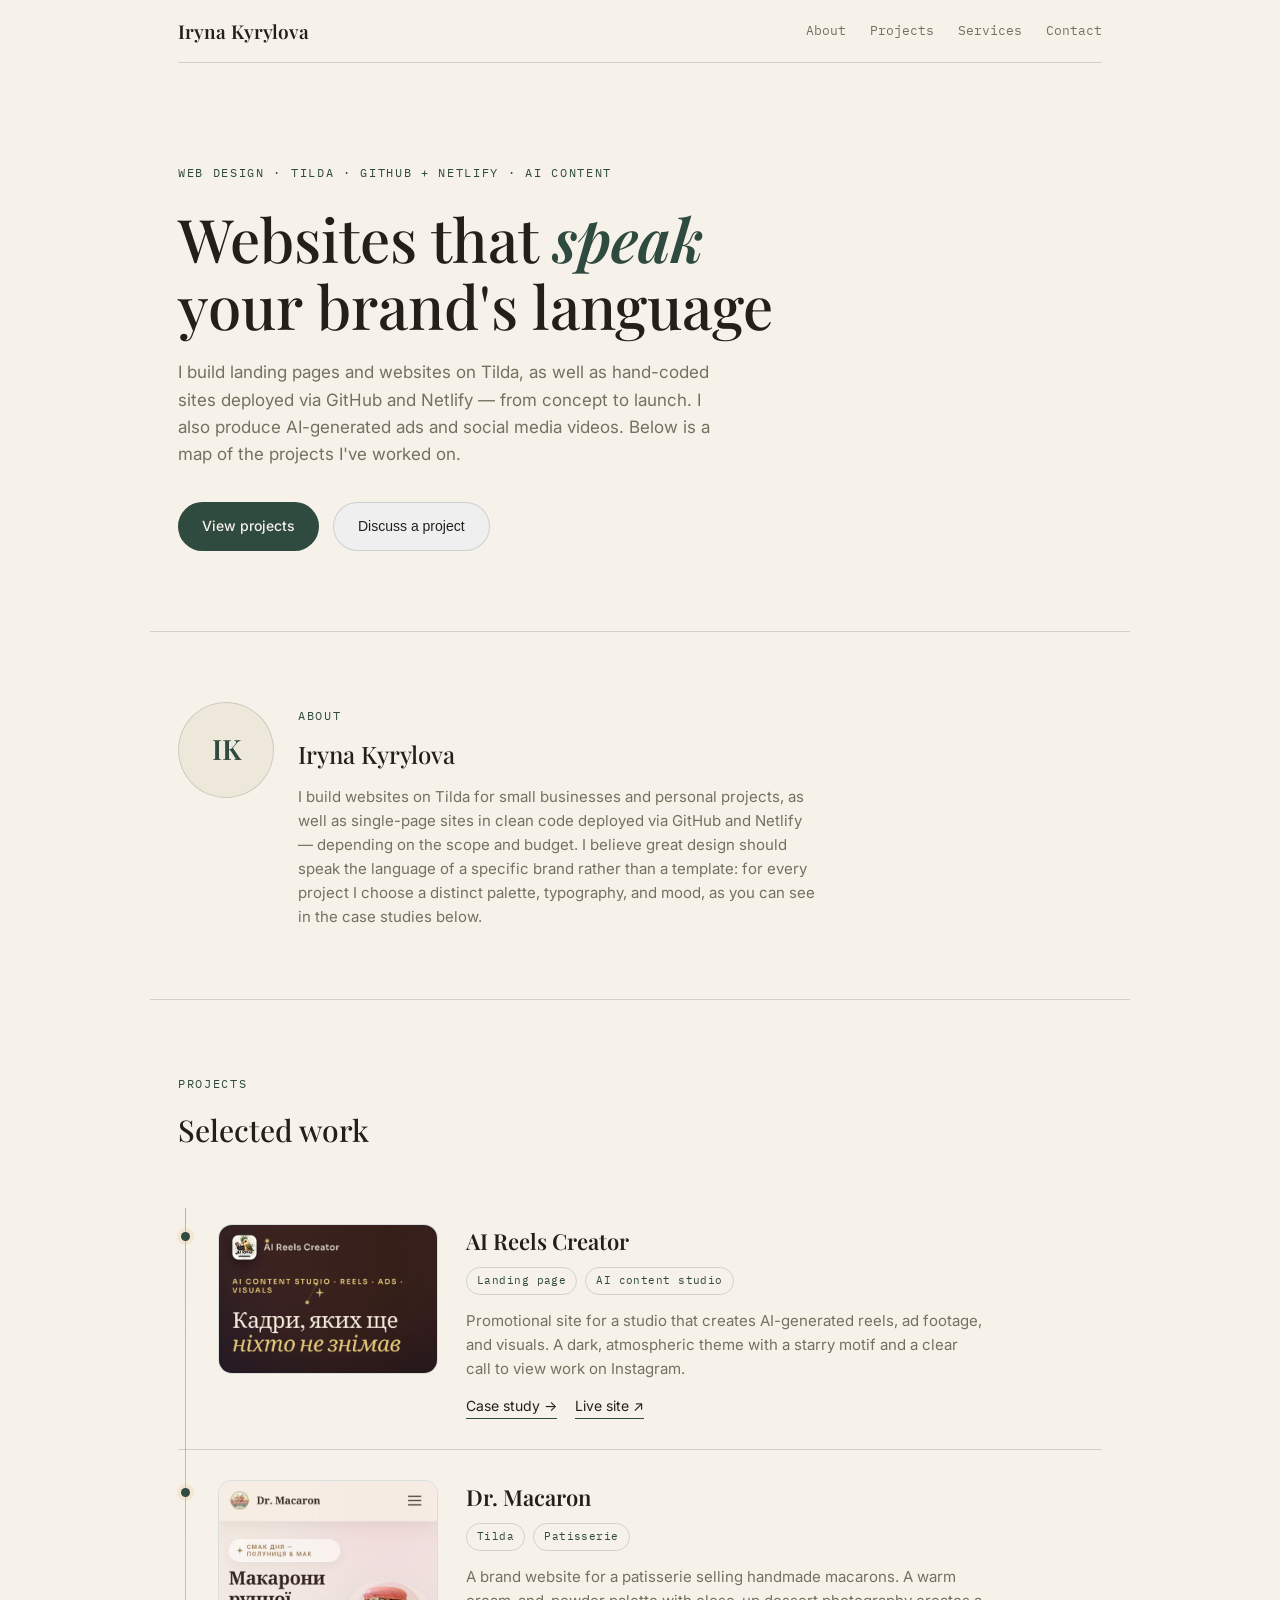
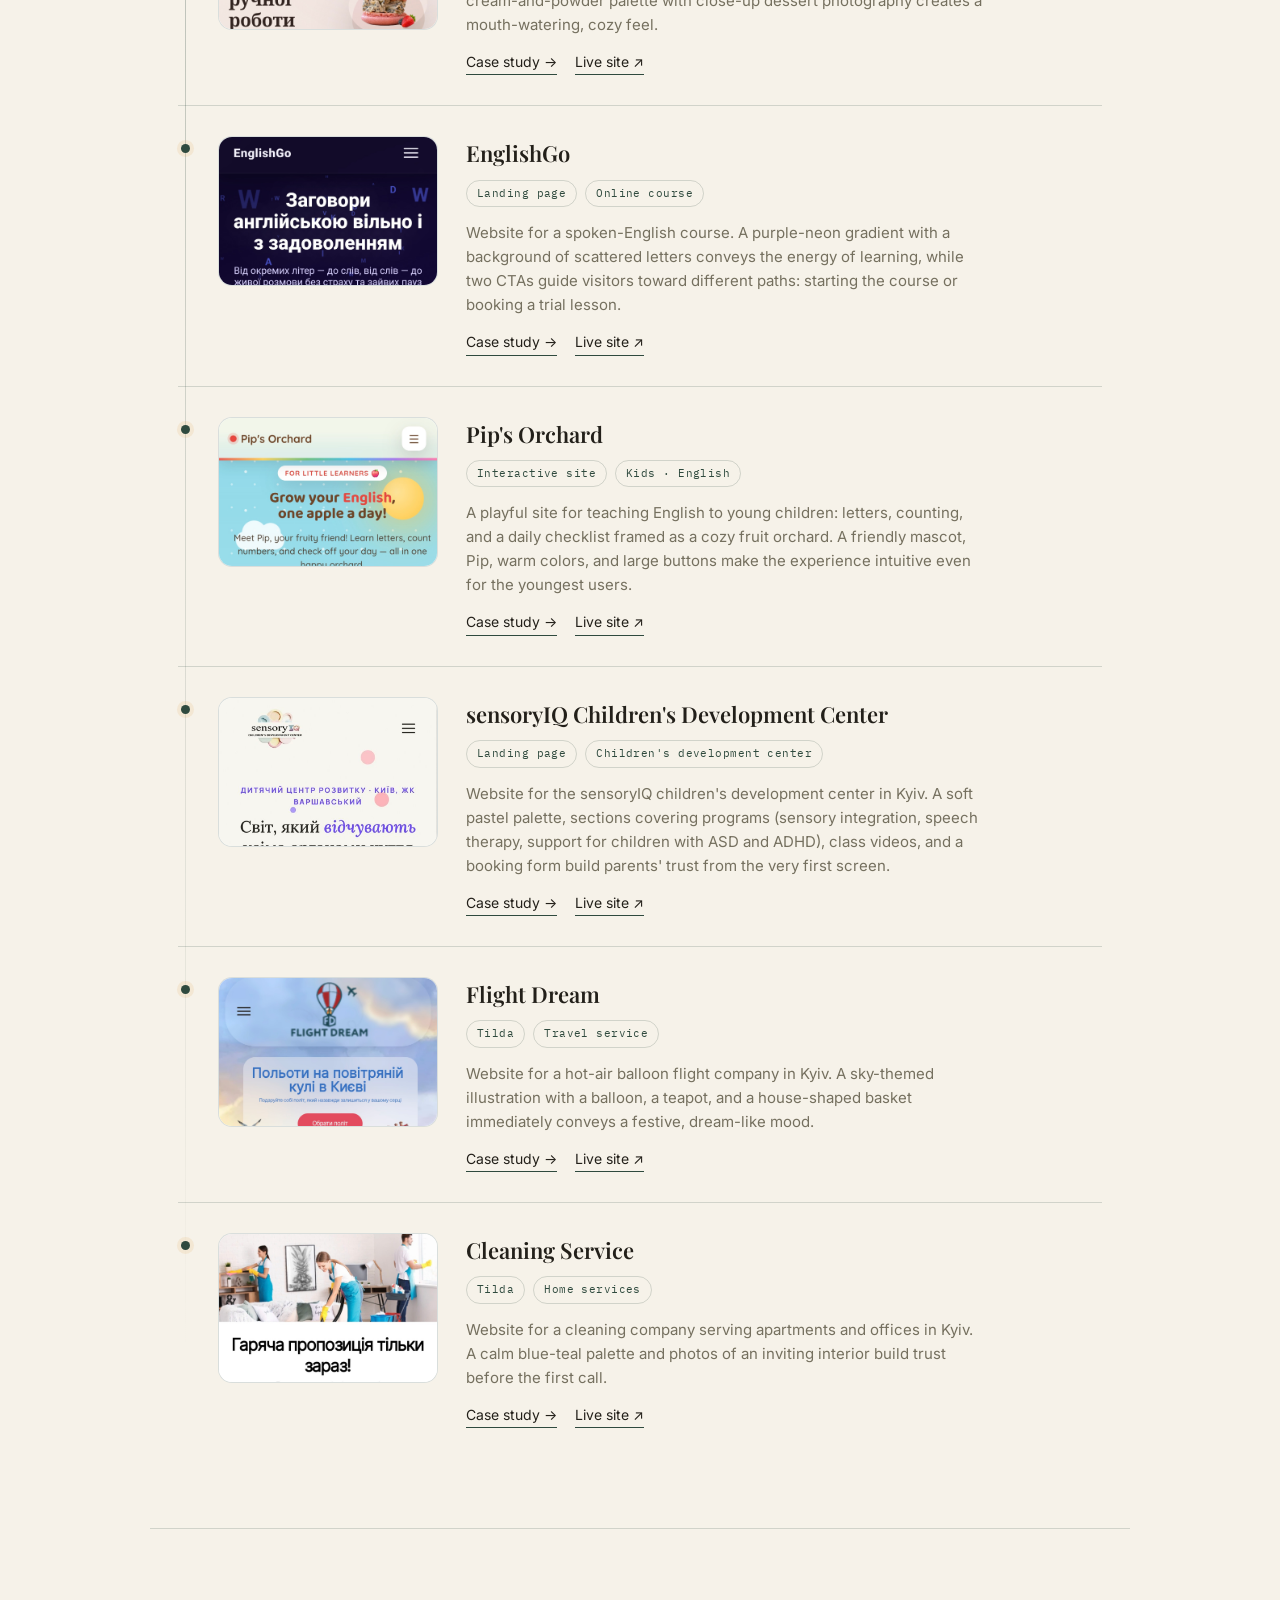
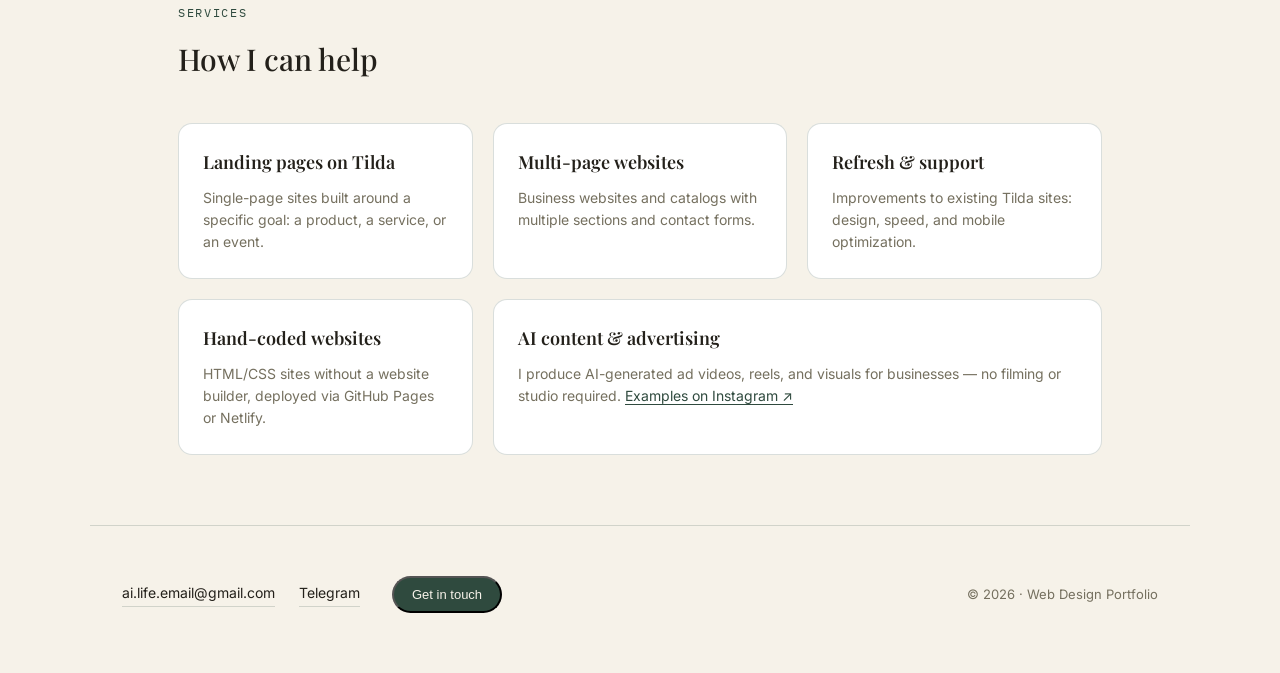
==== index.html @ 38edecfe "Add files via upload" ====
<!DOCTYPE html>
<html lang="en">
<head>
<meta charset="UTF-8">
<meta name="viewport" content="width=device-width, initial-scale=1.0">
<title>Portfolio — Web Design &amp; Websites on Tilda</title>
<meta name="description" content="Web design portfolio: landing pages and business websites built on Tilda.">
<link rel="stylesheet" href="style.css">
</head>
<body>

<header class="wrap">
  <div class="nav">
    <div class="nav-name">Iryna Kyrylova</div>
    <div class="nav-links">
      <a href="#about">About</a>
      <a href="#projects">Projects</a>
      <a href="#services">Services</a>
      <a href="#contact">Contact</a>
    </div>
  </div>
</header>

<section class="wrap hero">
  <span class="eyebrow">Web design · Tilda · GitHub + Netlify · <span class="nowrap">AI content</span></span>
  <h1>Websites that <em>speak</em><br>your brand's language</h1>
  <p class="lead">I build landing pages and websites on Tilda, as well as hand-coded sites deployed via GitHub and Netlify — from concept to launch. I also produce AI-generated ads and social media videos. Below is a map of the projects I've worked on.</p>
  <div class="btn-row">
    <a class="btn btn-primary" href="#projects">View projects</a>
    <button type="button" class="btn btn-ghost" onclick="openContactModal()">Discuss a project</button>
  </div>
</section>

<section class="wrap section about-section" id="about">
  <div class="about-grid">
    <div class="about-avatar">IK</div>
    <div>
      <span class="eyebrow">About</span>
      <h2 class="about-name">Iryna Kyrylova</h2>
      <p class="about-text">
        I build websites on Tilda for small businesses and personal projects, as well as single-page
        sites in clean code deployed via GitHub and Netlify — depending on the scope and budget.
        I believe great design should speak the language of a specific brand rather than a template:
        for every project I choose a distinct palette, typography, and mood, as you can see in the
        case studies below.
      </p>
    </div>
  </div>
</section>

<section class="wrap section" id="projects">
  <div class="section-head">
    <span class="eyebrow">Projects</span>
    <h2>Selected work</h2>
  </div>

  <div class="projects">

    <!-- Project 1: AI Reels Creator -->
    <div class="project-card">
      <div class="project-inner">
        <div class="project-thumb">
          <img src="assets/screenshots/ai-reels-creator-hero.jpg" alt="Homepage of the AI Reels Creator website">
        </div>
        <div>
          <h3 class="project-title">AI Reels Creator</h3>
          <div class="tags">
            <span class="tag">Landing page</span>
            <span class="tag">AI content studio</span>
          </div>
          <p class="project-desc">
            Promotional site for a studio that creates AI-generated reels, ad footage, and visuals.
            A dark, atmospheric theme with a starry motif and a clear call to view work on Instagram.
          </p>
          <div class="project-links">
            <a href="cases/ai-reels-creator.html">Case study →</a>
            <a href="https://gregarious-figolla-b97cef.netlify.app/" target="_blank" rel="noopener">Live site ↗</a>
          </div>
        </div>
      </div>
    </div>

    <!-- Project 2: Dr. Macaron -->
    <div class="project-card">
      <div class="project-inner">
        <div class="project-thumb">
          <img src="assets/screenshots/dr-macaron-hero.jpg" alt="Homepage of the Dr. Macaron website">
        </div>
        <div>
          <h3 class="project-title">Dr. Macaron</h3>
          <div class="tags">
            <span class="tag">Tilda</span>
            <span class="tag">Patisserie</span>
          </div>
          <p class="project-desc">
            A brand website for a patisserie selling handmade macarons.
            A warm cream-and-powder palette with close-up dessert photography creates
            a mouth-watering, cozy feel.
          </p>
          <div class="project-links">
            <a href="cases/dr-macaron.html">Case study →</a>
            <!-- <a href="https://zesty-manatee-9ac71f.netlify.app/" target="_blank" rel="noopener">Live site ↗</a> -->
            <a href="https://macaronvarshavskiy.tilda.ws" target="_blank" rel="noopener">Live site ↗</a>
          </div>
        </div>
      </div>
    </div>

    <!-- Project 3: EnglishGo -->
    <div class="project-card">
      <div class="project-inner">
        <div class="project-thumb">
          <img src="assets/screenshots/englishgo-hero.jpg" alt="Homepage of the EnglishGo website">
        </div>
        <div>
          <h3 class="project-title">EnglishGo</h3>
          <div class="tags">
            <span class="tag">Landing page</span>
            <span class="tag">Online course</span>
          </div>
          <p class="project-desc">
            Website for a spoken-English course. A purple-neon gradient with a background of
            scattered letters conveys the energy of learning, while two CTAs guide visitors
            toward different paths: starting the course or booking a trial lesson.
          </p>
          <div class="project-links">
            <a href="cases/englishgo.html">Case study →</a>
            <a href="https://irinalotusdomino-jpg.github.io/englishcourse/index.html" target="_blank" rel="noopener">Live site ↗</a>
          </div>
        </div>
      </div>
    </div>

    <!-- Project 4: Pip's Orchard (kids site) -->
    <div class="project-card">
      <div class="project-inner">
        <div class="project-thumb">
          <img src="assets/screenshots/pip-orchard-hero.jpg" alt="Homepage of the Pip's Orchard website">
        </div>
        <div>
          <h3 class="project-title">Pip's Orchard</h3>
          <div class="tags">
            <span class="tag">Interactive site</span>
            <span class="tag">Kids · English</span>
          </div>
          <p class="project-desc">
            A playful site for teaching English to young children: letters, counting, and a daily
            checklist framed as a cozy fruit orchard. A friendly mascot, Pip, warm colors, and
            large buttons make the experience intuitive even for the youngest users.
          </p>
          <div class="project-links">
            <a href="cases/pip-orchard.html">Case study →</a>
            <a href="https://irinalotusdomino-jpg.github.io/kids/" target="_blank" rel="noopener">Live site ↗</a>
          </div>
        </div>
      </div>
    </div>

    <!-- Project 5: SensoryIQ -->
    <div class="project-card">
      <div class="project-inner">
        <div class="project-thumb">
          <img src="assets/screenshots/sensoryiq-hero.jpg" alt="Homepage of the sensoryIQ children's development center website">
        </div>
        <div>
          <h3 class="project-title">sensoryIQ Children's Development Center</h3>
          <div class="tags">
            <span class="tag">Landing page</span>
            <span class="tag">Children's development center</span>
          </div>
          <p class="project-desc">
            Website for the sensoryIQ children's development center in Kyiv. A soft pastel palette,
            sections covering programs (sensory integration, speech therapy, support for children
            with ASD and ADHD), class videos, and a booking form build parents' trust from the
            very first screen.
          </p>
          <div class="project-links">
            <a href="cases/sensoryiq.html">Case study →</a>
            <a href="https://sensoryiq.netlify.app/" target="_blank" rel="noopener">Live site ↗</a>
          </div>
        </div>
      </div>
    </div>

    <!-- Project 6: Flight Dream -->
    <div class="project-card">
      <div class="project-inner">
        <div class="project-thumb">
          <img src="assets/screenshots/flight-dream-hero.jpg" alt="Homepage of the Flight Dream website">
        </div>
        <div>
          <h3 class="project-title">Flight Dream</h3>
          <div class="tags">
            <span class="tag">Tilda</span>
            <span class="tag">Travel service</span>
          </div>
          <p class="project-desc">
            Website for a hot-air balloon flight company in Kyiv. A sky-themed illustration with a
            balloon, a teapot, and a house-shaped basket immediately conveys a festive, dream-like
            mood.
          </p>
          <div class="project-links">
            <a href="cases/flight-dream.html">Case study →</a>
            <a href="https://bravely-tall-yoga.tilda.ws/" target="_blank" rel="noopener">Live site ↗</a>
          </div>
        </div>
      </div>
    </div>

    <!-- Project 7: Cleaning service -->
    <div class="project-card">
      <div class="project-inner">
        <div class="project-thumb">
          <img src="assets/screenshots/cleaning-hero.jpg" alt="Homepage of the cleaning company website">
        </div>
        <div>
          <h3 class="project-title">Cleaning Service</h3>
          <div class="tags">
            <span class="tag">Tilda</span>
            <span class="tag">Home services</span>
          </div>
          <p class="project-desc">
            Website for a cleaning company serving apartments and offices in Kyiv. A calm
            blue-teal palette and photos of an inviting interior build trust before the first call.
          </p>
          <div class="project-links">
            <a href="cases/cleaning-service.html">Case study →</a>
            <a href="https://bravely-tall-yoga.tilda.ws/clining" target="_blank" rel="noopener">Live site ↗</a>
          </div>
        </div>
      </div>
    </div>

  </div>
</section>

<section class="wrap section" id="services">
  <div class="section-head">
    <span class="eyebrow">Services</span>
    <h2>How I can help</h2>
  </div>
  <div class="services-grid">
    <div class="service">
      <h3>Landing pages on Tilda</h3>
      <p>Single-page sites built around a specific goal: a product, a service, or an event.</p>
    </div>
    <div class="service">
      <h3>Multi-page websites</h3>
      <p>Business websites and catalogs with multiple sections and contact forms.</p>
    </div>
    <div class="service">
      <h3>Refresh &amp; support</h3>
      <p>Improvements to existing Tilda sites: design, speed, and mobile optimization.</p>
    </div>
    <div class="service">
      <h3>Hand-coded websites</h3>
      <p>HTML/CSS sites without a website builder, deployed via GitHub Pages or Netlify.</p>
    </div>
    <div class="service">
      <h3>AI content &amp; advertising</h3>
      <p>
        I produce AI-generated ad videos, reels, and visuals for businesses — no filming or studio required.
        <a href="https://www.instagram.com/new_ai_life?igsh=emFlcHRubjFsZ25m" target="_blank" rel="noopener" style="color:var(--accent-gold); text-decoration:none; border-bottom:1px solid var(--accent-gold);">Examples on Instagram ↗</a>
      </p>
    </div>
  </div>
</section>

<footer class="wrap" id="contact">
  <div class="contacts">
    <a href="mailto:ai.life.email@gmail.com">ai.life.email@gmail.com</a>
    <a href="https://t.me/KyrylovaIryna" target="_blank" rel="noopener">Telegram</a>
    <button type="button" class="btn btn-primary" style="padding:9px 18px; font-size:13px;" onclick="openContactModal()">Get in touch</button>
  </div>
  <div class="copy">© 2026 · Web Design Portfolio</div>
</footer>

<!-- Contact modal -->
<div class="modal-overlay" id="contactModal" aria-hidden="true">
  <div class="modal-box" role="dialog" aria-modal="true" aria-labelledby="modalTitle">
    <button type="button" class="modal-close" onclick="closeContactModal()" aria-label="Close">&times;</button>
    <h3 id="modalTitle" class="modal-title">Discuss a project</h3>
    <p class="modal-sub">Leave your contact details — I'll get back to you shortly.</p>

    <form id="contactForm" novalidate>
      <div class="form-group">
        <label for="cf-name">Name</label>
        <input type="text" id="cf-name" name="name" required autocomplete="name">
        <span class="field-error" id="err-name"></span>
      </div>
      <div class="form-group">
        <label for="cf-phone">Phone</label>
        <input type="tel" id="cf-phone" name="phone" required autocomplete="tel" placeholder="+380 XX XXX XX XX">
        <span class="field-error" id="err-phone"></span>
      </div>
      <div class="form-group">
        <label for="cf-message">About the project</label>
        <textarea id="cf-message" name="message" rows="4" placeholder="Briefly describe what you need"></textarea>
      </div>
      <button type="submit" class="btn btn-primary" id="cf-submit" style="width:100%; justify-content:center;">Send</button>
      <p class="form-status" id="cf-status" role="status"></p>
    </form>
  </div>
</div>

<script>
// ==== Form settings (Google Sheets + Telegram via Apps Script) ====
// The bot token and chat_id are configured in a separate apps-script.gs file
// (on the Google side, not visible in the site code). Only the URL of the
// already-deployed Apps Script web app needs to be inserted here — see
// apps-script.gs for instructions.
const APPS_SCRIPT_URL = 'https://script.google.com/macros/s/AKfycbyjKyHhJPvxg4FefCk3Q43lx-s5O0-JwYvJcK7pn62G4wfv7XM7-4lDS8WZHma_kgle3Q/exec';

function openContactModal() {
  document.getElementById('contactModal').classList.add('open');
  document.body.style.overflow = 'hidden';
}
function closeContactModal() {
  document.getElementById('contactModal').classList.remove('open');
  document.body.style.overflow = '';
}
document.getElementById('contactModal').addEventListener('click', function(e) {
  if (e.target === this) closeContactModal();
});
document.addEventListener('keydown', function(e) {
  if (e.key === 'Escape') closeContactModal();
});

function isValidPhone(value) {
  const cleaned = value.replace(/[\s\-\(\)]/g, '');
  return /^(\+380\d{9}|0\d{9})$/.test(cleaned);
}

document.getElementById('contactForm').addEventListener('submit', async function(e) {
  e.preventDefault();

  const nameEl = document.getElementById('cf-name');
  const phoneEl = document.getElementById('cf-phone');
  const messageEl = document.getElementById('cf-message');
  const errName = document.getElementById('err-name');
  const errPhone = document.getElementById('err-phone');
  const statusEl = document.getElementById('cf-status');
  const submitBtn = document.getElementById('cf-submit');

  errName.textContent = '';
  errPhone.textContent = '';
  statusEl.textContent = '';
  statusEl.className = 'form-status';

  let valid = true;
  if (!nameEl.value.trim()) {
    errName.textContent = 'Please enter your name';
    valid = false;
  }
  if (!isValidPhone(phoneEl.value.trim())) {
    errPhone.textContent = 'Please enter a valid phone number, e.g. +380971234567';
    valid = false;
  }
  if (!valid) return;

  if (APPS_SCRIPT_URL.indexOf('INSERT') !== -1) {
    statusEl.textContent = 'Form is not configured yet: add APPS_SCRIPT_URL in the site code (see apps-script.gs).';
    statusEl.classList.add('error');
    return;
  }

  submitBtn.disabled = true;
  submitBtn.textContent = 'Sending…';

  const formData = new URLSearchParams();
  formData.append('name', nameEl.value.trim());
  formData.append('phone', phoneEl.value.trim());
  formData.append('message', messageEl.value.trim());
  formData.append('source', 'Portfolio inquiry');

  try {
    const res = await fetch(APPS_SCRIPT_URL, { method: 'POST', body: formData });
    const data = await res.json();
    if (data.status === 'ok') {
      statusEl.textContent = 'Thank you! Your message has been sent — I\'ll be in touch soon.';
      statusEl.classList.add('success');
      document.getElementById('contactForm').reset();
      setTimeout(closeContactModal, 1800);
    } else {
      throw new Error(data.message || 'Apps Script error');
    }
  } catch (err) {
    statusEl.textContent = 'Something went wrong. Please try again or message me directly on Telegram.';
    statusEl.classList.add('error');
  } finally {
    submitBtn.disabled = false;
    submitBtn.textContent = 'Send';
  }
});
</script>

<button type="button" class="scroll-top-btn" id="scrollTopBtn" aria-label="Scroll to top">
  <svg viewBox="0 0 24 24" fill="none" stroke="currentColor" stroke-width="2" stroke-linecap="round" stroke-linejoin="round"><path d="M18 15l-6-6-6 6"/></svg>
</button>

<script>
(function() {
  const btn = document.getElementById('scrollTopBtn');
  window.addEventListener('scroll', function() {
    if (window.scrollY > 500) btn.classList.add('visible');
    else btn.classList.remove('visible');
  });
  btn.addEventListener('click', function() {
    window.scrollTo({ top: 0, behavior: 'smooth' });
  });
})();
</script>

</body>
</html>
---- style.css ----
@import url('https://fonts.googleapis.com/css2?family=Playfair+Display:ital,wght@0,500;0,600;1,500;1,600&family=Inter:wght@400;500;600&family=IBM+Plex+Mono:wght@400;500&display=swap');

:root {
  --bg: #f6f2e9;
  --surface: #ffffff;
  --surface-2: #eee8db;
  --accent-gold: #2f4a3e;
  --accent-coral: #1e332b;
  --text: #23201a;
  --text-muted: #75705f;
  --line: rgba(47, 74, 62, 0.18);
  --radius: 14px;
}

* { box-sizing: border-box; }

html { scroll-behavior: smooth; }

body {
  margin: 0;
  background: var(--bg);
  color: var(--text);
  font-family: 'Inter', sans-serif;
  line-height: 1.6;
  -webkit-font-smoothing: antialiased;
}

body::before {
  content: '';
  position: fixed;
  inset: 0;
  pointer-events: none;
  z-index: 0;
}

a { color: inherit; }

.wrap {
  max-width: 980px;
  margin: 0 auto;
  padding: 0 28px;
  position: relative;
  z-index: 1;
}

.eyebrow {
  font-family: 'IBM Plex Mono', monospace;
  font-size: 12px;
  letter-spacing: 0.14em;
  text-transform: uppercase;
  color: var(--accent-gold);
}

/* ---------- Header ---------- */
header {
  padding-top: 28px;
}
.nav {
  display: flex;
  justify-content: space-between;
  align-items: center;
  padding: 16px 0;
  border-bottom: 1px solid var(--line);
}
.nav-name {
  font-family: 'Playfair Display', serif;
  font-size: 19px;
  font-weight: 600;
}
.nav-links {
  display: flex;
  gap: 24px;
  font-family: 'IBM Plex Mono', monospace;
  font-size: 13px;
  color: var(--text-muted);
}
.nav-links a { text-decoration: none; }
.nav-links a:hover { color: var(--accent-gold); }

/* ---------- Hero ---------- */
.hero {
  padding-top: 96px;
  padding-bottom: 80px;
  position: relative;
}
.hero-line {
  position: absolute;
  top: 0;
  right: -40px;
  width: 340px;
  height: 340px;
  opacity: 0.5;
  pointer-events: none;
}
.hero h1 {
  font-family: 'Playfair Display', serif;
  font-weight: 500;
  font-size: clamp(38px, 6vw, 60px);
  line-height: 1.12;
  margin: 20px 0 6px;
  max-width: 720px;
}
.hero h1 em {
  font-style: italic;
  font-weight: 600;
  color: var(--accent-gold);
}
.hero p.lead {
  max-width: 540px;
  color: var(--text-muted);
  font-size: 17px;
  margin: 20px 0 34px;
}
.btn-row { display: flex; gap: 14px; flex-wrap: wrap; }
.btn {
  display: inline-flex;
  align-items: center;
  gap: 8px;
  padding: 13px 24px;
  border-radius: 999px;
  font-size: 14px;
  font-weight: 500;
  text-decoration: none;
  transition: transform 0.15s ease, opacity 0.15s ease;
}
.btn:hover { transform: translateY(-1px); }
.btn-primary {
  background: var(--accent-gold);
  color: var(--bg);
}
.btn-ghost {
  border: 1px solid var(--line);
  color: var(--text);
}
.btn-ghost:hover { border-color: var(--accent-gold); }

.nowrap { white-space: nowrap; }

/* ---------- About ---------- */
.about-section { border-top: none; padding-top: 0; }
.about-grid {
  display: grid;
  grid-template-columns: 96px 1fr;
  gap: 24px;
  align-items: start;
}
.about-avatar {
  width: 96px;
  height: 96px;
  border-radius: 50%;
  background: var(--surface-2);
  border: 1px solid var(--line);
  display: flex;
  align-items: center;
  justify-content: center;
  font-family: 'Playfair Display', serif;
  font-size: 28px;
  font-weight: 600;
  color: var(--accent-gold);
  flex-shrink: 0;
}
.about-name {
  font-family: 'Playfair Display', serif;
  font-weight: 500;
  font-size: 24px;
  margin: 8px 0 12px;
}
.about-text {
  color: var(--text-muted);
  font-size: 15px;
  max-width: 520px;
  margin: 0;
}

/* ---------- Section headings ---------- */
.section { padding-top: 70px; padding-bottom: 70px; border-top: 1px solid var(--line); }
.section-head { margin-bottom: 40px; }
.section-head h2 {
  font-family: 'Playfair Display', serif;
  font-weight: 500;
  font-size: 30px;
  margin: 10px 0 0;
}

/* ---------- Project list (constellation) ---------- */
.projects {
  position: relative;
  display: flex;
  flex-direction: column;
  gap: 0;
}
.projects::before {
  content: '';
  position: absolute;
  left: 7px;
  top: 14px;
  bottom: 14px;
  width: 1px;
  background: linear-gradient(to bottom, var(--accent-gold), transparent 95%);
  opacity: 0.35;
}
.project-card {
  position: relative;
  padding: 30px 0 30px 40px;
  border-bottom: 1px solid var(--line);
}
.project-card:last-child { border-bottom: none; }
.project-card::before {
  content: '';
  position: absolute;
  left: 3px;
  top: 38px;
  width: 9px;
  height: 9px;
  border-radius: 50%;
  background: var(--accent-gold);
  box-shadow: 0 0 0 4px rgba(227,167,91,0.15);
}
.project-inner {
  display: grid;
  grid-template-columns: 220px 1fr;
  gap: 28px;
  align-items: start;
}
.project-thumb {
  width: 220px;
  height: 150px;
  border-radius: var(--radius);
  overflow: hidden;
  background: var(--surface);
  border: 1px solid var(--line);
}
.project-thumb img {
  width: 100%;
  height: 100%;
  object-fit: cover;
  object-position: top;
  display: block;
}
.project-thumb.placeholder {
  display: flex;
  align-items: center;
  justify-content: center;
  color: var(--text-muted);
  font-family: 'IBM Plex Mono', monospace;
  font-size: 12px;
  text-align: center;
  padding: 12px;
}
.project-title {
  font-family: 'Playfair Display', serif;
  font-size: 22px;
  font-weight: 600;
  margin: 0 0 8px;
}
.project-desc {
  color: var(--text-muted);
  font-size: 15px;
  margin: 0 0 14px;
  max-width: 520px;
}
.tags { display: flex; gap: 8px; flex-wrap: wrap; margin-bottom: 14px; }
.tag {
  font-family: 'IBM Plex Mono', monospace;
  font-size: 11px;
  letter-spacing: 0.04em;
  padding: 4px 10px;
  border-radius: 999px;
  border: 1px solid var(--line);
  color: var(--accent-gold);
}
.project-links { display: flex; gap: 18px; font-size: 14px; }
.project-links a {
  text-decoration: none;
  color: var(--text);
  border-bottom: 1px solid var(--accent-gold);
  padding-bottom: 1px;
}
.project-links a:hover { color: var(--accent-gold); }
.status-badge {
  font-family: 'IBM Plex Mono', monospace;
  font-size: 11px;
  color: var(--text-muted);
}

/* ---------- Services ---------- */
.services-grid {
  display: grid;
  grid-template-columns: repeat(3, 1fr);
  gap: 20px;
}
.service:last-child { grid-column: span 2; }
.service {
  background: var(--surface);
  border: 1px solid var(--line);
  border-radius: var(--radius);
  padding: 24px;
}
.service h3 {
  font-family: 'Playfair Display', serif;
  font-size: 18px;
  font-weight: 600;
  margin: 0 0 10px;
}
.service p {
  color: var(--text-muted);
  font-size: 14px;
  margin: 0;
}

/* ---------- Footer ---------- */
footer.wrap {
  max-width: 1100px;
  padding: 50px 32px 60px;
  border-top: 1px solid var(--line);
  display: flex;
  justify-content: space-between;
  align-items: center;
  flex-wrap: wrap;
  gap: 20px;
}
footer .contacts { display: flex; gap: 24px; font-size: 14px; align-items: center; flex-wrap: wrap; }
footer .contacts a { text-decoration: none; border-bottom: 1px solid var(--line); padding-bottom: 1px; cursor: pointer; }
footer .contacts a:hover,
footer .contacts a:active { border-color: var(--accent-gold); color: var(--accent-gold); }
footer .contacts .btn { margin-left: 8px; }
footer .copy { color: var(--text-muted); font-size: 13px; }

/* ---------- Case page ---------- */
.case-hero { padding-top: 60px; padding-bottom: 40px; }
.case-back {
  font-family: 'IBM Plex Mono', monospace;
  font-size: 13px;
  color: var(--text-muted);
  text-decoration: none;
  display: inline-block;
  margin-bottom: 28px;
}
.case-back:hover { color: var(--accent-gold); }
.case-hero h1 {
  font-family: 'Playfair Display', serif;
  font-weight: 500;
  font-size: clamp(32px, 5vw, 46px);
  margin: 14px 0;
}
.case-cover {
  width: 100%;
  max-width: 360px;
  height: 480px;
  margin-left: auto;
  margin-right: auto;
  border-radius: var(--radius);
  border: 1px solid var(--line);
  overflow: hidden;
  margin-top: 30px;
  margin-bottom: 10px;
}
.case-cover img {
  width: 100%;
  height: 100%;
  object-fit: cover;
  object-position: top;
  display: block;
}
.case-meta {
  display: grid;
  grid-template-columns: repeat(3, 1fr);
  gap: 20px;
  margin: 44px 0;
  padding: 28px 0;
  border-top: 1px solid var(--line);
  border-bottom: 1px solid var(--line);
}
.case-meta div .eyebrow { display: block; margin-bottom: 8px; }
.case-body h2 {
  font-family: 'Playfair Display', serif;
  font-size: 22px;
  font-weight: 600;
  margin: 40px 0 12px;
}
.case-body p { color: var(--text-muted); max-width: 640px; }

/* ---------- Responsive ---------- */
@media (max-width: 720px) {
  .project-inner { grid-template-columns: 1fr; }
  .project-thumb { width: 100%; height: 190px; }
  .services-grid { grid-template-columns: 1fr; }
  .service:last-child { grid-column: span 1; }
  .case-meta { grid-template-columns: 1fr; }
  .case-cover { max-width: 100%; height: 360px; }
  footer.wrap { flex-direction: column; align-items: flex-start; }

  .wrap { padding: 0 20px; }
  .nav {
    flex-direction: column;
    align-items: flex-start;
    gap: 12px;
    padding: 14px 0;
  }
  .nav-name { font-size: 18px; }
  .nav-links {
    flex-wrap: wrap;
    gap: 10px 16px;
    width: 100%;
  }
  .hero { padding-top: 48px; padding-bottom: 48px; }
  .hero .eyebrow { letter-spacing: 0.08em; font-size: 11px; }
  .hero h1 {
    font-size: 27px;
    line-height: 1.22;
    letter-spacing: -0.01em;
    margin: 12px 0 8px;
  }
  .hero p.lead { font-size: 15px; }
  #about > div,
  .about-grid {
    grid-template-columns: 1fr !important;
    justify-items: center;
    text-align: center;
    gap: 14px !important;
  }
  .about-avatar { margin: 0 auto; }
  .about-text { max-width: 100%; }
  .case-hero h1 { font-size: 28px; }
  .case-hero .eyebrow { letter-spacing: 0.08em; font-size: 11px; }
}


@media (prefers-reduced-motion: reduce) {
  html { scroll-behavior: auto; }
  .btn { transition: none; }
}

:focus-visible {
  outline: 2px solid var(--accent-gold);
  outline-offset: 3px;
}

/* ---------- Scroll to top ---------- */
.scroll-top-btn {
  position: fixed;
  right: 20px;
  bottom: 20px;
  width: 46px;
  height: 46px;
  border-radius: 50%;
  background: var(--surface);
  border: 1px solid var(--line);
  color: var(--accent-gold);
  display: flex;
  align-items: center;
  justify-content: center;
  cursor: pointer;
  box-shadow: 0 4px 14px rgba(35, 32, 26, 0.12);
  opacity: 0;
  transform: translateY(8px);
  pointer-events: none;
  transition: opacity 0.2s ease, transform 0.2s ease, border-color 0.2s ease;
  z-index: 50;
}
.scroll-top-btn.visible {
  opacity: 1;
  transform: translateY(0);
  pointer-events: auto;
}
.scroll-top-btn:hover { border-color: var(--accent-gold); }
.scroll-top-btn svg { width: 18px; height: 18px; }

@media (max-width: 480px) {
  .scroll-top-btn { right: 14px; bottom: 14px; width: 42px; height: 42px; }
}

/* ---------- Contact modal ---------- */
.modal-overlay {
  position: fixed;
  inset: 0;
  background: rgba(35, 32, 26, 0.55);
  display: flex;
  align-items: center;
  justify-content: center;
  padding: 20px;
  z-index: 100;
  opacity: 0;
  pointer-events: none;
  transition: opacity 0.2s ease;
}
.modal-overlay.open {
  opacity: 1;
  pointer-events: auto;
}
.modal-box {
  background: var(--surface);
  border: 1px solid var(--line);
  border-radius: var(--radius);
  padding: 32px;
  width: 100%;
  max-width: 420px;
  position: relative;
  transform: translateY(8px);
  transition: transform 0.2s ease;
}
.modal-overlay.open .modal-box { transform: translateY(0); }
.modal-close {
  position: absolute;
  top: 14px;
  right: 16px;
  background: none;
  border: none;
  font-size: 22px;
  line-height: 1;
  color: var(--text-muted);
  cursor: pointer;
  padding: 4px;
}
.modal-close:hover { color: var(--text); }
.modal-title {
  font-family: 'Playfair Display', serif;
  font-weight: 600;
  font-size: 22px;
  margin: 0 0 6px;
}
.modal-sub {
  color: var(--text-muted);
  font-size: 14px;
  margin: 0 0 20px;
}
.form-group { margin-bottom: 16px; }
.form-group label {
  display: block;
  font-family: 'IBM Plex Mono', monospace;
  font-size: 11px;
  letter-spacing: 0.04em;
  text-transform: uppercase;
  color: var(--text-muted);
  margin-bottom: 6px;
}
.form-group input,
.form-group textarea {
  width: 100%;
  background: var(--surface-2);
  border: 1px solid var(--line);
  border-radius: 8px;
  padding: 11px 13px;
  font-family: 'Inter', sans-serif;
  font-size: 14px;
  color: var(--text);
  resize: vertical;
}
.form-group input:focus,
.form-group textarea:focus {
  outline: none;
  border-color: var(--accent-gold);
}
.field-error {
  display: block;
  font-size: 12px;
  color: #b3432f;
  margin-top: 5px;
  min-height: 14px;
}
.form-status {
  font-size: 13px;
  text-align: center;
  margin: 14px 0 0;
  min-height: 18px;
}
.form-status.success { color: var(--accent-gold); }
.form-status.error { color: #b3432f; }

@media (max-width: 480px) {
  .modal-box { padding: 26px 22px; }
}
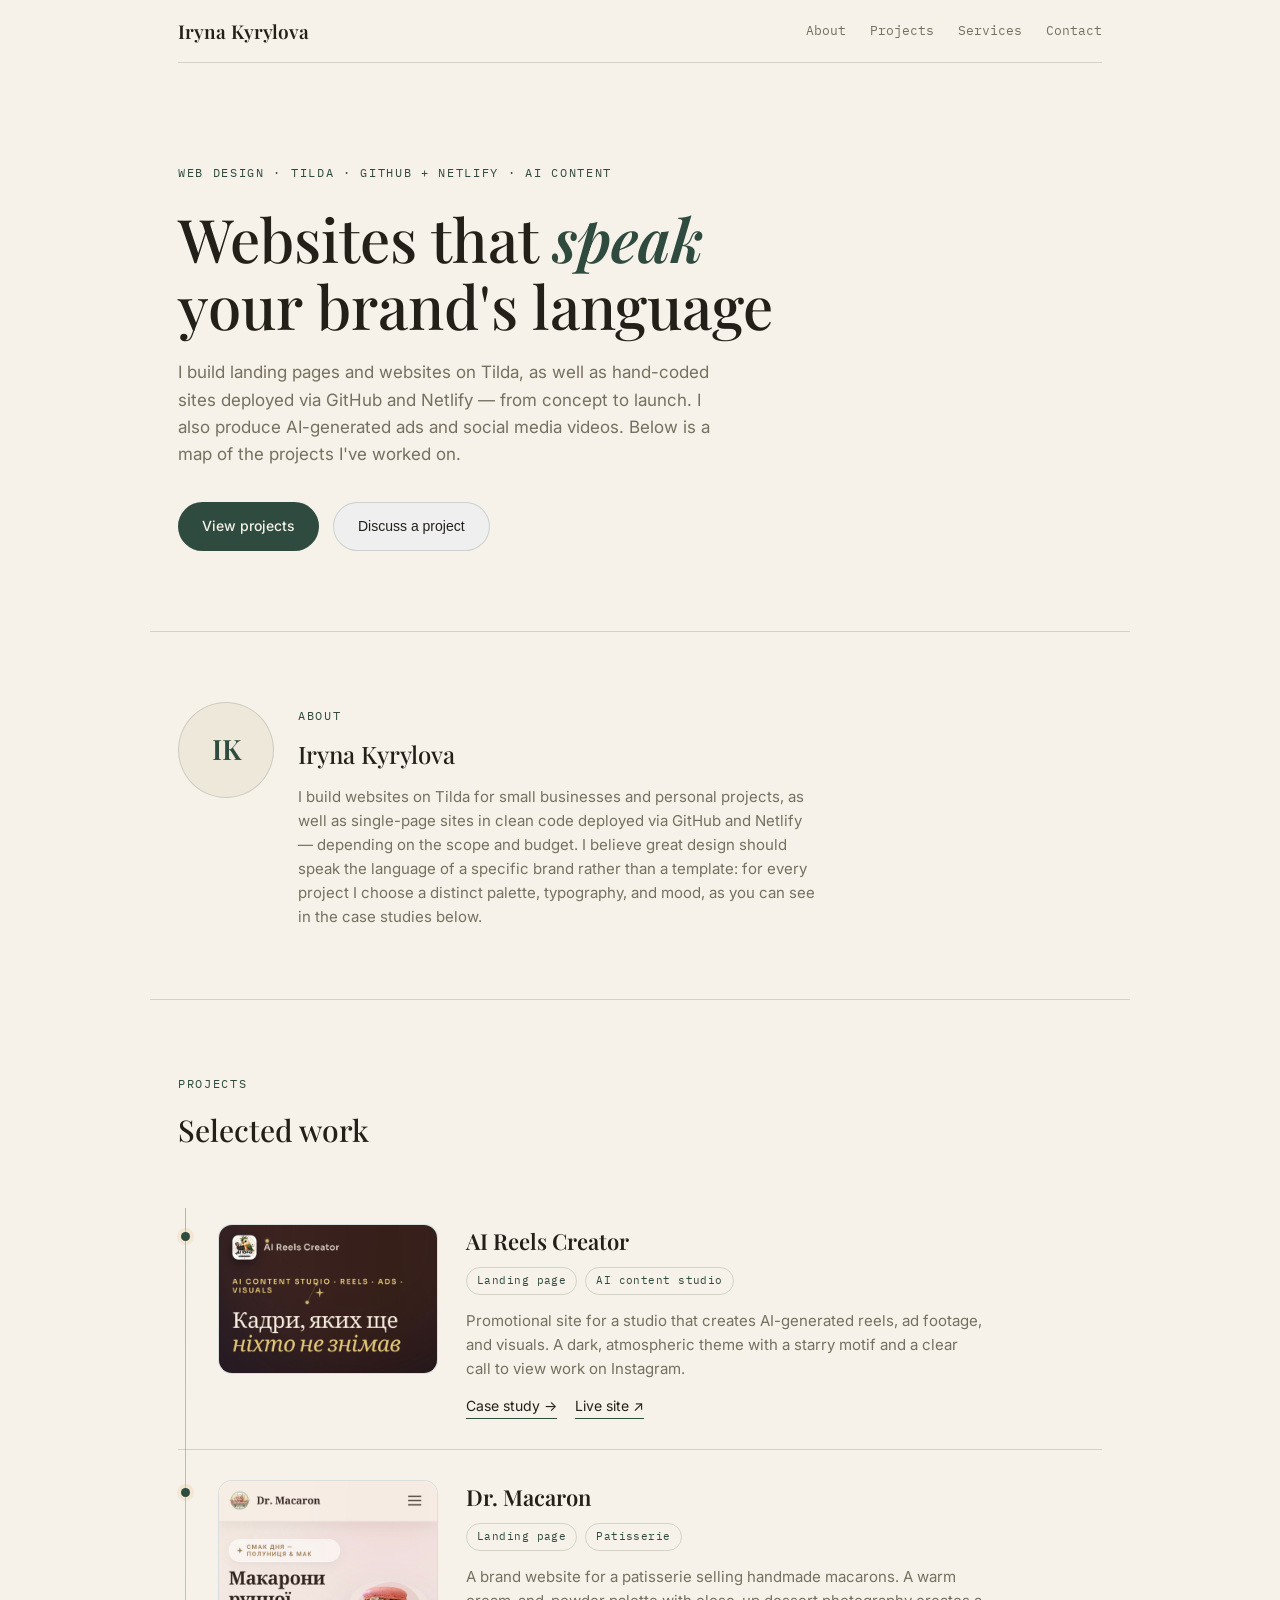
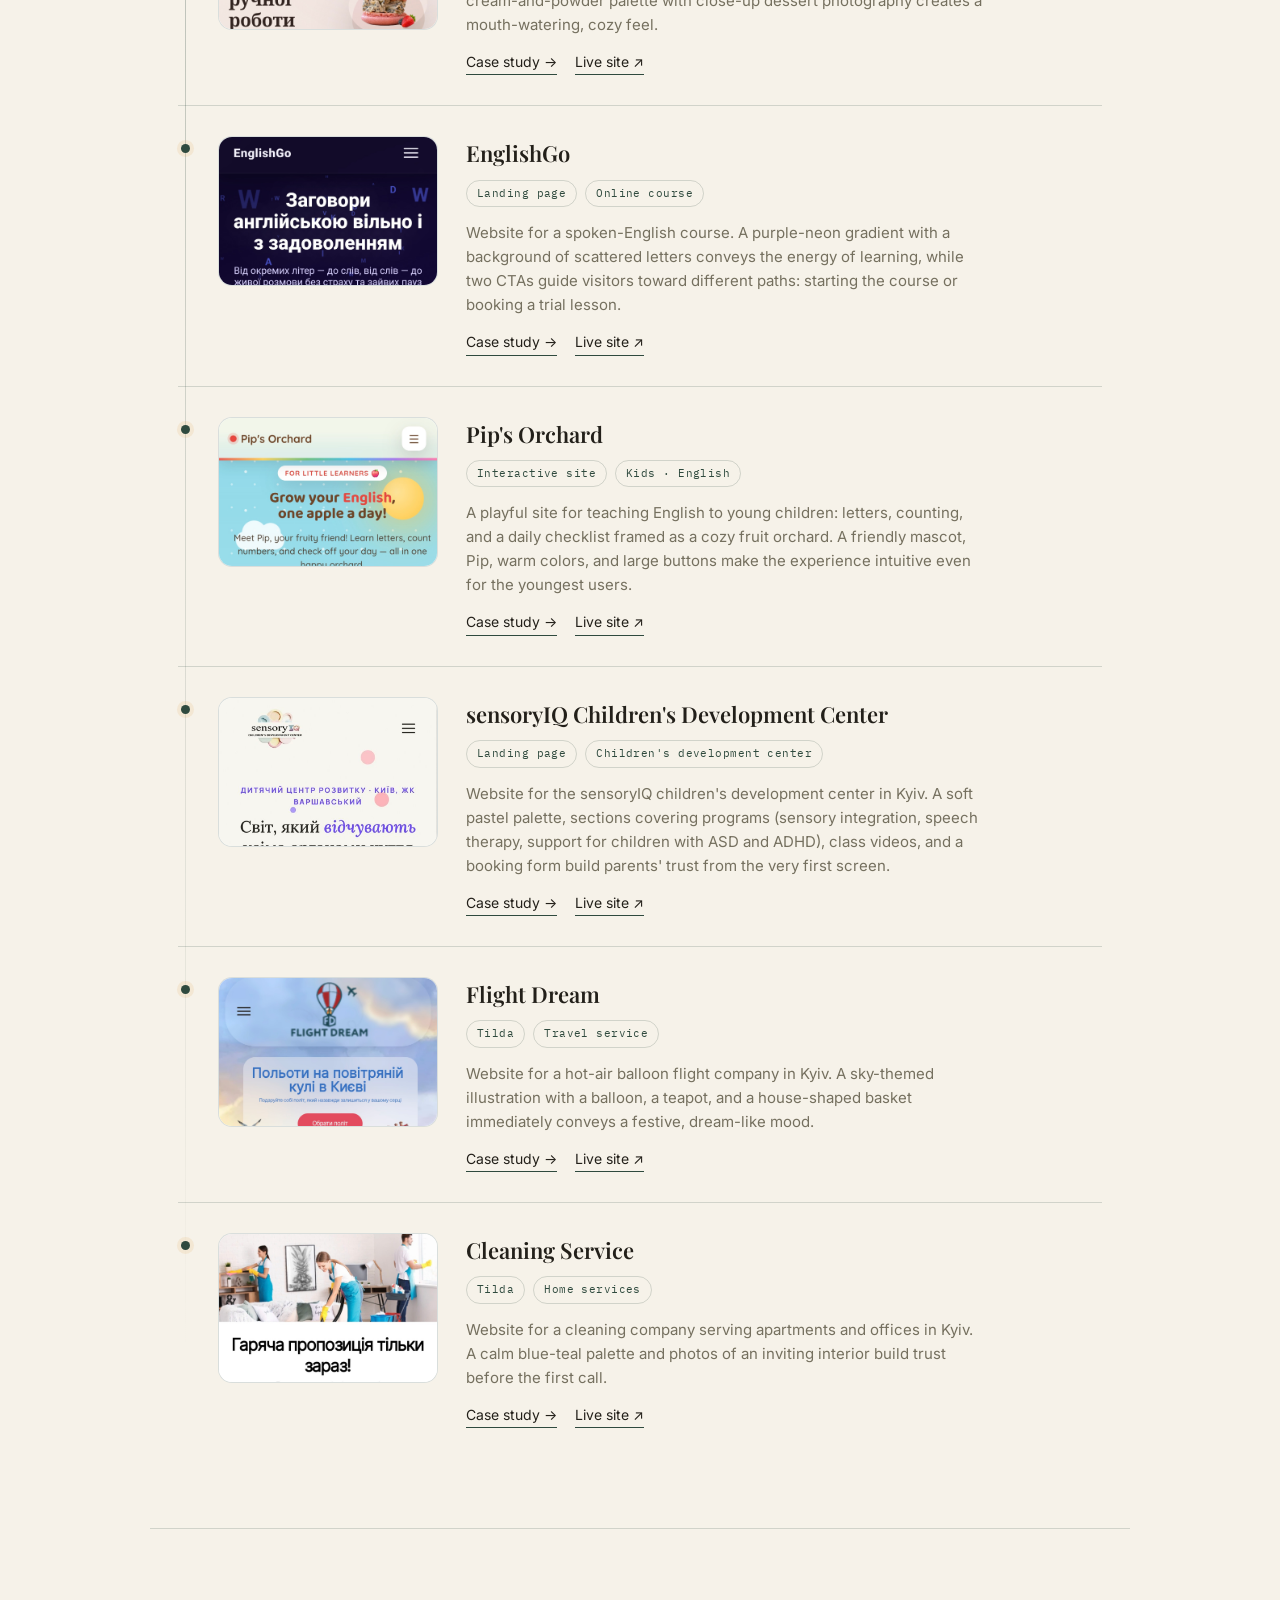
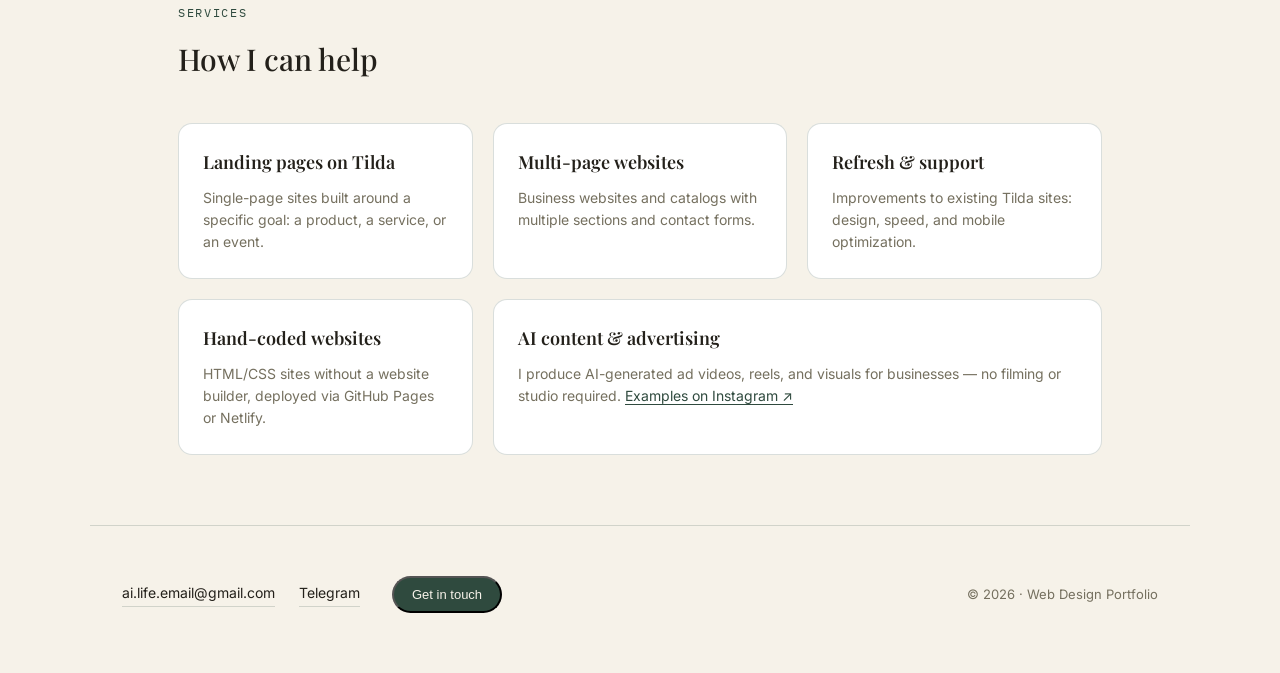
==== commit 53dc3fc3: "Add files via upload" ====
--- a/index.html
+++ b/index.html
@@ -89,7 +89,7 @@
         <div>
           <h3 class="project-title">Dr. Macaron</h3>
           <div class="tags">
-            <span class="tag">Tilda</span>
+            <span class="tag">Landing page</span>
             <span class="tag">Patisserie</span>
           </div>
           <p class="project-desc">
@@ -99,8 +99,7 @@
           </p>
           <div class="project-links">
             <a href="cases/dr-macaron.html">Case study →</a>
-            <!-- <a href="https://zesty-manatee-9ac71f.netlify.app/" target="_blank" rel="noopener">Live site ↗</a> -->
-            <a href="https://macaronvarshavskiy.tilda.ws" target="_blank" rel="noopener">Live site ↗</a>
+            <a href="https://zesty-manatee-9ac71f.netlify.app" target="_blank" rel="noopener">Live site ↗</a>
           </div>
         </div>
       </div>
@@ -304,12 +303,11 @@
 </div>
 
 <script>
-// ==== Form settings (Google Sheets + Telegram via Apps Script) ====
-// The bot token and chat_id are configured in a separate apps-script.gs file
-// (on the Google side, not visible in the site code). Only the URL of the
-// already-deployed Apps Script web app needs to be inserted here — see
-// apps-script.gs for instructions.
-const APPS_SCRIPT_URL = 'https://script.google.com/macros/s/AKfycbyjKyHhJPvxg4FefCk3Q43lx-s5O0-JwYvJcK7pn62G4wfv7XM7-4lDS8WZHma_kgle3Q/exec';
+// ==== Contact form → Telegram ====
+// The form posts to a small Cloudflare Worker (see telegram-worker/) which
+// forwards the message to Telegram. To point the form at a different
+// person/business — just change TELEGRAM_ENDPOINT below.
+const TELEGRAM_ENDPOINT = 'https://portfolio-contact-form.irina-lotus-domino.workers.dev';
 
 function openContactModal() {
   document.getElementById('contactModal').classList.add('open');
@@ -358,31 +356,26 @@
   }
   if (!valid) return;
 
-  if (APPS_SCRIPT_URL.indexOf('INSERT') !== -1) {
-    statusEl.textContent = 'Form is not configured yet: add APPS_SCRIPT_URL in the site code (see apps-script.gs).';
-    statusEl.classList.add('error');
-    return;
-  }
-
   submitBtn.disabled = true;
   submitBtn.textContent = 'Sending…';
 
-  const formData = new URLSearchParams();
-  formData.append('name', nameEl.value.trim());
-  formData.append('phone', phoneEl.value.trim());
-  formData.append('message', messageEl.value.trim());
-  formData.append('source', 'Portfolio inquiry');
+  const name = nameEl.value.trim();
+  const phone = phoneEl.value.trim();
+  const message = messageEl.value.trim();
 
   try {
-    const res = await fetch(APPS_SCRIPT_URL, { method: 'POST', body: formData });
-    const data = await res.json();
-    if (data.status === 'ok') {
+    const res = await fetch(TELEGRAM_ENDPOINT, {
+      method: 'POST',
+      headers: { 'Content-Type': 'application/json' },
+      body: JSON.stringify({ name: name, phone: phone, message: message })
+    });
+    if (res.ok) {
       statusEl.textContent = 'Thank you! Your message has been sent — I\'ll be in touch soon.';
       statusEl.classList.add('success');
       document.getElementById('contactForm').reset();
       setTimeout(closeContactModal, 1800);
     } else {
-      throw new Error(data.message || 'Apps Script error');
+      throw new Error('Request failed with status ' + res.status);
     }
   } catch (err) {
     statusEl.textContent = 'Something went wrong. Please try again or message me directly on Telegram.';
